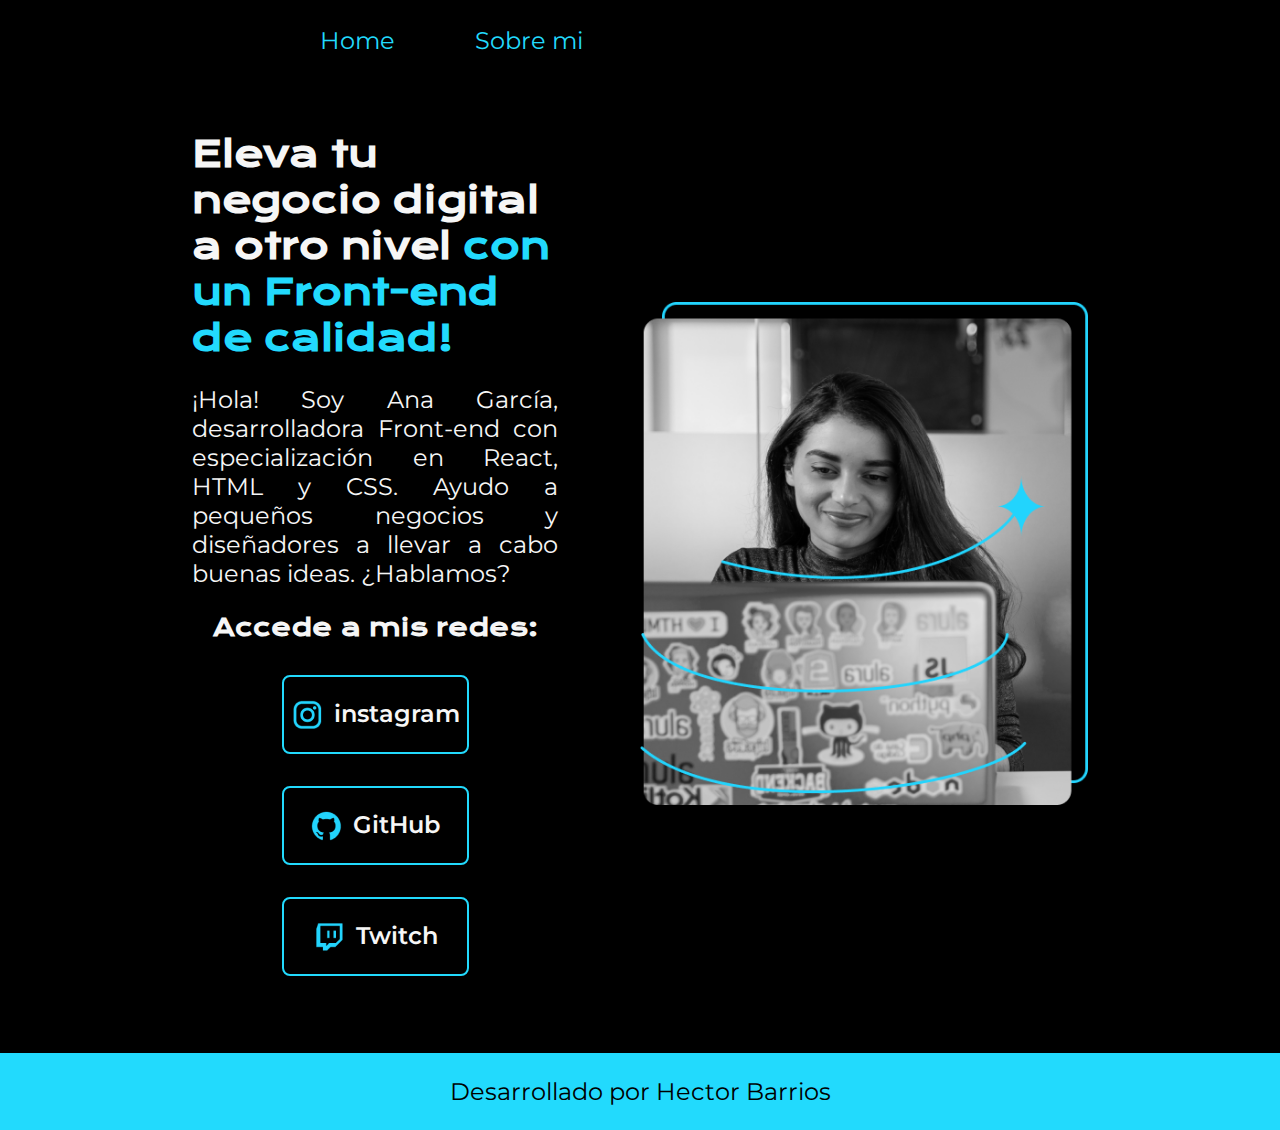
==== index.html @ 4f37bd47 "Portafolio terminado" ====
<!DOCTYPE html>
<html lang="es-mx">
<head>
    <meta charset="UTF-8">
    <meta name="viewport" content="width=device-width, initial-scale=1.0">
    <title>Portafolio</title>
    <link rel="stylesheet" href="./styles/style.css">
</head>
<body>
    <header class="header">
        <nav class="header_menu">
            <a class="header_menu_link" href="index.html">Home</a>
            <a class="header_menu_link" href="about.html">Sobre mi</a>
        </nav>
    </header>
    <main class="presentacion">
        <section class="presentacion_contenido">
            <h1 class="presentacion_contenido_titulo">Eleva tu negocio digital a otro nivel
                <strong class="titulo-destaque">con un Front-end de calidad!
                </strong>
            </h1>
            <p class="presentacion_contenido_texto">
                ¡Hola! Soy Ana García, desarrolladora Front-end con 
                especialización en React, HTML y CSS. Ayudo a pequeños negocios y 
                diseñadores a llevar a cabo buenas ideas. ¿Hablamos?
            </p>
            <div class="presentacion_enlaces">
                <h2 class="presentacion_enlaces_subtitulo">Accede a mis redes:</h2>
                <a class="presentacion_enlaces_link" href="https://www.instagram.com/">
                    <img src="./assets/instagram.png" alt="">instagram</a>
                <a class="presentacion_enlaces_link" href="https://www.GitHub.com/">
                    <img src="./assets/github.png" alt="">GitHub</a>
                <a class="presentacion_enlaces_link" href="https://www.twitch.tv/">
                    <img src="./assets/twitch.png" alt="">Twitch</a>
            </div>
        </section>
        <img class="presentacion_pantalla" src="./assets/Imagem.png" alt="Imagem de ana garcia trabajando">
    </main>
    <footer class="footer">
        <p>Desarrollado por Hector Barrios</p>
    </footer>
</body>
</html>
---- styles/style.css ----
/*Configuracion de las fuentes*/
@import url('https://fonts.googleapis.com/css2?family=Krona+One&family=Montserrat:ital,wght@0,100..900;1,100..900&display=swap');

/*variables*/
:root{
    --color-primario: #000000;
    --color-secundario: #f6f6f6;
    --color-terciario: #22DAFD;
    --color-hover: #272727;

    --fuente-montserrat: "Montserrat", sans-serif;
    --fuente-krona: "Krona One", sans-serif;
}
*{
    padding: 0; /*Establece el relleno para los cuatro lados de un elemento*/
    margin: 0;
}
/*body*/
body{
    background-color: var(--color-primario);/*color de fondo*/
    color: var(--color-secundario);
    box-sizing: border-box; /*Dice que el tamaño de caja se va a mantener estable*/
}
.header{
    padding: 2% 0% 0% 25%;/* alinea el texto, arriba, derecha, abajo, izquierda*/
}
.header_menu{
    display: flex; /*Coloca las cajas como si fueran celdas*/
    gap: 80px;/* realiza un espaciado entre los contenedores.*/
}
.header_menu_link{
    font-family: var(--fuente-montserrat);
    font-size: 1.5rem;
    font-weight: 600px; /* nos permite que un texto especifico sea más grueso o fino*/
    color: var(--color-terciario);
    text-decoration: none;/*quita el subrayado de abajo de los enlances*/
}
/*main*/
.presentacion{
    display: flex;
    align-items: center; /*especifica la alineación predeterminada para los elementos dentro de un contenedor de cuadrícula o flexbox*/
    padding: 6% 15%;
    justify-content: space-between; /*controla la alineación de todos los elementos en el eje principal*/
    gap: 82px;
}
.presentacion_contenido{
    width: 50%;
    display: flex;
    flex-direction: column; /*determina la dirección en que se ordenarán los elementos en el espacio*/
    gap: 24px;
}
.presentacion_contenido_titulo{
    font-size: 2.25rem;
    font-family: var(--fuente-krona);
}
.titulo-destaque{
    color: var(--color-terciario);
}
.presentacion_contenido_texto{
    font-size: 1.5rem;
    font-family: var(--fuente-montserrat);
    text-align: justify;
}
/*configuracion del texto dentro de los botones*/
.presentacion_enlaces{
    display: flex;
    justify-content: space-between;
    flex-direction: column;
    align-items: center;
    gap: 32px;
}
.presentacion_enlaces_subtitulo{
    font-family: var(--fuente-krona);
    font-size: 1.5rem;
    font-weight: 400px;
}
/*configuracion de los botones*/
.presentacion_enlaces_link{
    width: 50%;
    text-align: center;
    padding: 21.5px 0;
    border-radius: 8px;
    font-family: var(--fuente-montserrat);
    font-size: 1.5rem;
    font-weight: 600;
    text-decoration: none;
    color: var(--color-secundario);
    border: 2px solid var(--color-terciario);
    display: flex;
    justify-content: center;
    gap: 10px;
}
/*para darle color a los botones al pasar el mouese*/
.presentacion_enlaces_link:hover{
    background-color: var(--color-hover);
}
.presentacion_pantalla{
    width: 50%;
}
/*fotter final de la pagina*/
.footer{
    background-color: var(--color-terciario);
    padding: 24px;
    color: var(--color-primario);
    text-align: center;
    font-family: var(--fuente-montserrat);
    font-size: 1.5rem;
}
/*Configuracion responsiva*/
@media (max-width: 1200px){
    .header{
        padding: 10%;
    }
    .header_menu{
        justify-content: center;
    }
    .presentacion{
        flex-direction: column-reverse;
        padding: 5%;
    }
    .presentacion_contenido{
        width: auto; /*adapta todo el contenido*/
    }
}
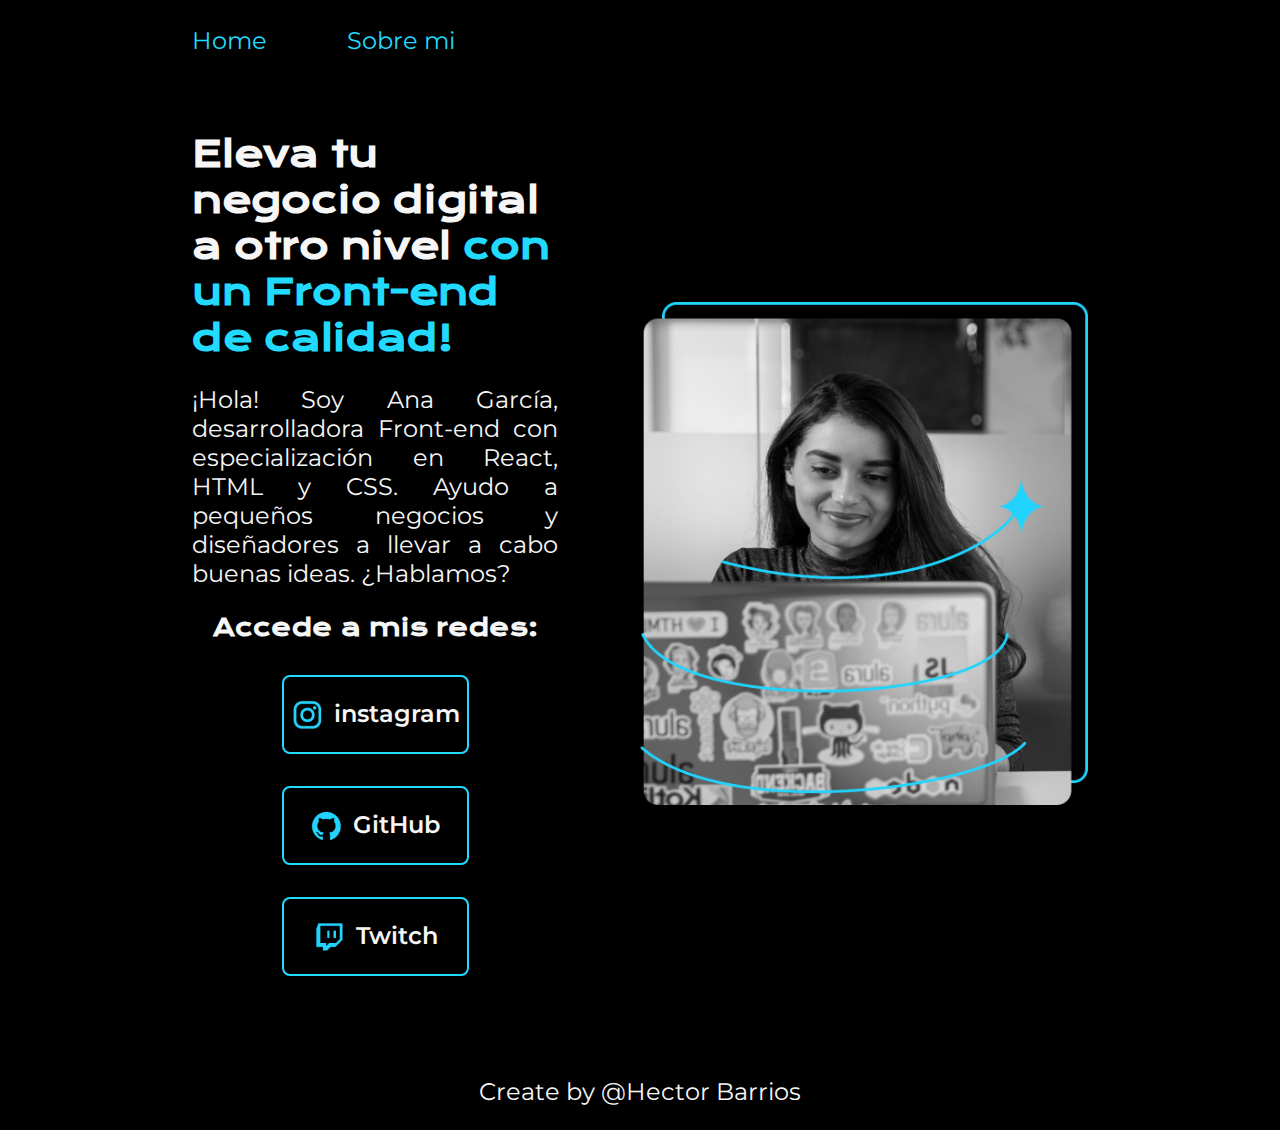
==== commit 59e856e7: "Modificacion de footer" ====
--- a/index.html
+++ b/index.html
@@ -37,7 +37,7 @@
         <img class="presentacion_pantalla" src="./assets/Imagem.png" alt="Imagem de ana garcia trabajando">
     </main>
     <footer class="footer">
-        <p>Desarrollado por Hector Barrios</p>
+        <p> Create by @Hector Barrios</p>
     </footer>
 </body>
 </html>--- a/styles/style.css
+++ b/styles/style.css
@@ -22,7 +22,7 @@
     box-sizing: border-box; /*Dice que el tamaño de caja se va a mantener estable*/
 }
 .header{
-    padding: 2% 0% 0% 25%;/* alinea el texto, arriba, derecha, abajo, izquierda*/
+    padding: 2% 0% 0% 15%;/* alinea el texto, arriba, derecha, abajo, izquierda*/
 }
 .header_menu{
     display: flex; /*Coloca las cajas como si fueran celdas*/
@@ -53,6 +53,7 @@
     font-size: 2.25rem;
     font-family: var(--fuente-krona);
 }
+
 .titulo-destaque{
     color: var(--color-terciario);
 }
@@ -99,9 +100,9 @@
 }
 /*fotter final de la pagina*/
 .footer{
-    background-color: var(--color-terciario);
+    /*background-color: var(--color-terciario);*/
     padding: 24px;
-    color: var(--color-primario);
+    /*color: var(--color-primario);*/
     text-align: center;
     font-family: var(--fuente-montserrat);
     font-size: 1.5rem;
